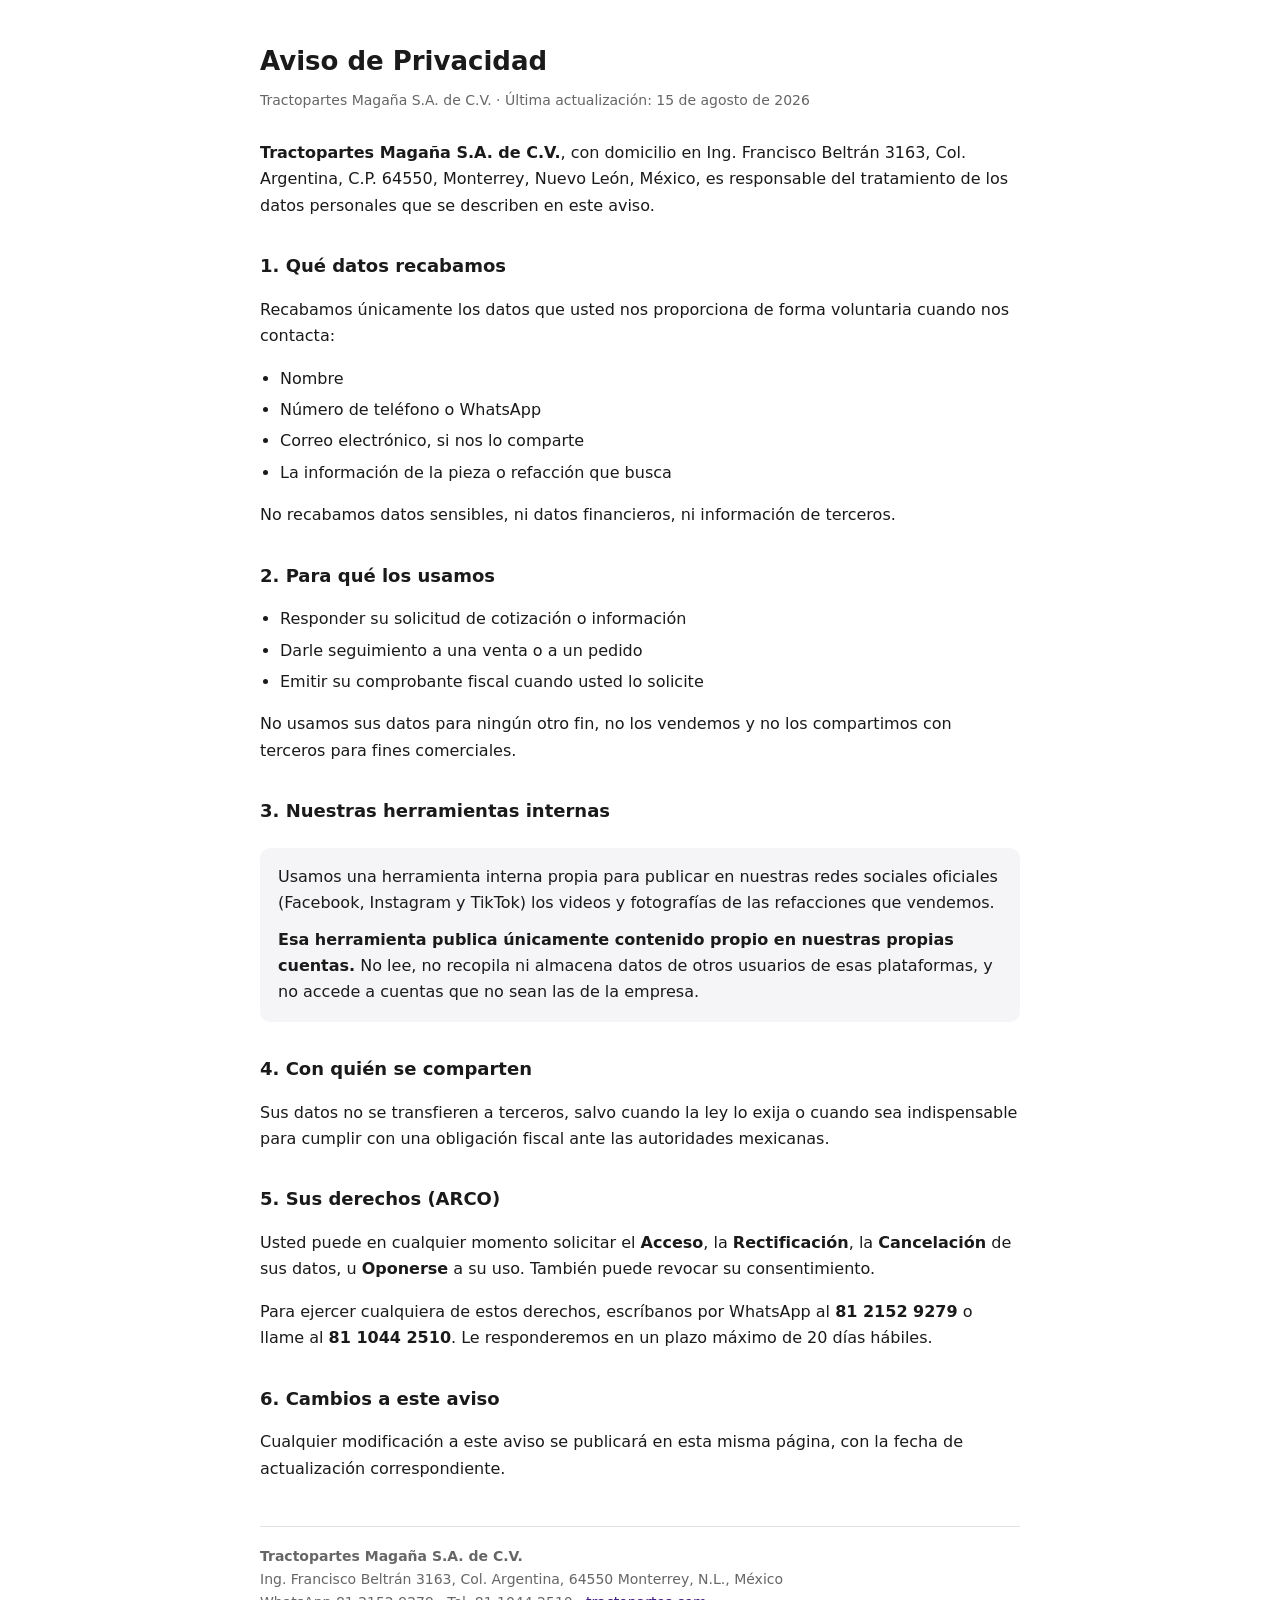
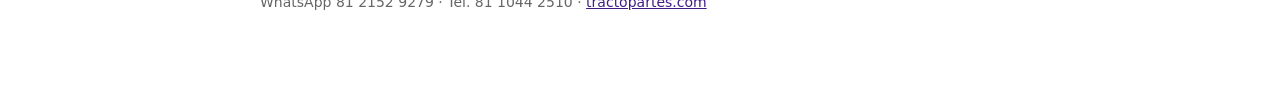
==== aviso-de-privacidad.html @ 70c1fecd "Aviso de privacidad y terminos de servicio publicos Los pide TikTok for Developers para la app de pu" ====
<!doctype html>
<html lang="es">
<head>
<meta charset="utf-8">
<meta name="viewport" content="width=device-width,initial-scale=1">
<title>Aviso de Privacidad — Tractopartes Magaña</title>
<style>
  body{font-family:system-ui,-apple-system,"Segoe UI",Roboto,sans-serif;line-height:1.65;
       color:#1a1a1a;background:#fff;max-width:760px;margin:0 auto;padding:40px 22px 80px}
  h1{font-size:26px;margin:0 0 6px} h2{font-size:18px;margin:32px 0 8px}
  .fecha{color:#666;font-size:14px;margin-bottom:28px}
  ul{padding-left:20px} li{margin:5px 0}
  .caja{background:#f5f5f7;border-radius:10px;padding:16px 18px;margin:22px 0}
  a{color:#401C86}
  footer{margin-top:44px;padding-top:18px;border-top:1px solid #e3e3e6;color:#666;font-size:14px}
</style>
</head>
<body>

<h1>Aviso de Privacidad</h1>
<div class="fecha">Tractopartes Magaña S.A. de C.V. · Última actualización: 15 de agosto de 2026</div>

<p><strong>Tractopartes Magaña S.A. de C.V.</strong>, con domicilio en Ing. Francisco Beltrán 3163,
Col. Argentina, C.P. 64550, Monterrey, Nuevo León, México, es responsable del tratamiento de los
datos personales que se describen en este aviso.</p>

<h2>1. Qué datos recabamos</h2>
<p>Recabamos únicamente los datos que usted nos proporciona de forma voluntaria cuando nos contacta:</p>
<ul>
  <li>Nombre</li>
  <li>Número de teléfono o WhatsApp</li>
  <li>Correo electrónico, si nos lo comparte</li>
  <li>La información de la pieza o refacción que busca</li>
</ul>
<p>No recabamos datos sensibles, ni datos financieros, ni información de terceros.</p>

<h2>2. Para qué los usamos</h2>
<ul>
  <li>Responder su solicitud de cotización o información</li>
  <li>Darle seguimiento a una venta o a un pedido</li>
  <li>Emitir su comprobante fiscal cuando usted lo solicite</li>
</ul>
<p>No usamos sus datos para ningún otro fin, no los vendemos y no los compartimos con terceros
para fines comerciales.</p>

<h2>3. Nuestras herramientas internas</h2>
<div class="caja">
  <p style="margin:0">Usamos una herramienta interna propia para publicar en nuestras redes
  sociales oficiales (Facebook, Instagram y TikTok) los videos y fotografías de las refacciones
  que vendemos.</p>
  <p style="margin:10px 0 0"><strong>Esa herramienta publica únicamente contenido propio en
  nuestras propias cuentas.</strong> No lee, no recopila ni almacena datos de otros usuarios de
  esas plataformas, y no accede a cuentas que no sean las de la empresa.</p>
</div>

<h2>4. Con quién se comparten</h2>
<p>Sus datos no se transfieren a terceros, salvo cuando la ley lo exija o cuando sea
indispensable para cumplir con una obligación fiscal ante las autoridades mexicanas.</p>

<h2>5. Sus derechos (ARCO)</h2>
<p>Usted puede en cualquier momento solicitar el <strong>Acceso</strong>, la
<strong>Rectificación</strong>, la <strong>Cancelación</strong> de sus datos, u
<strong>Oponerse</strong> a su uso. También puede revocar su consentimiento.</p>
<p>Para ejercer cualquiera de estos derechos, escríbanos por WhatsApp al
<strong>81 2152 9279</strong> o llame al <strong>81 1044 2510</strong>. Le responderemos en un
plazo máximo de 20 días hábiles.</p>

<h2>6. Cambios a este aviso</h2>
<p>Cualquier modificación a este aviso se publicará en esta misma página, con la fecha de
actualización correspondiente.</p>

<footer>
  <strong>Tractopartes Magaña S.A. de C.V.</strong><br>
  Ing. Francisco Beltrán 3163, Col. Argentina, 64550 Monterrey, N.L., México<br>
  WhatsApp 81 2152 9279 · Tel. 81 1044 2510 · <a href="https://tractopartes.com">tractopartes.com</a>
</footer>

</body>
</html>
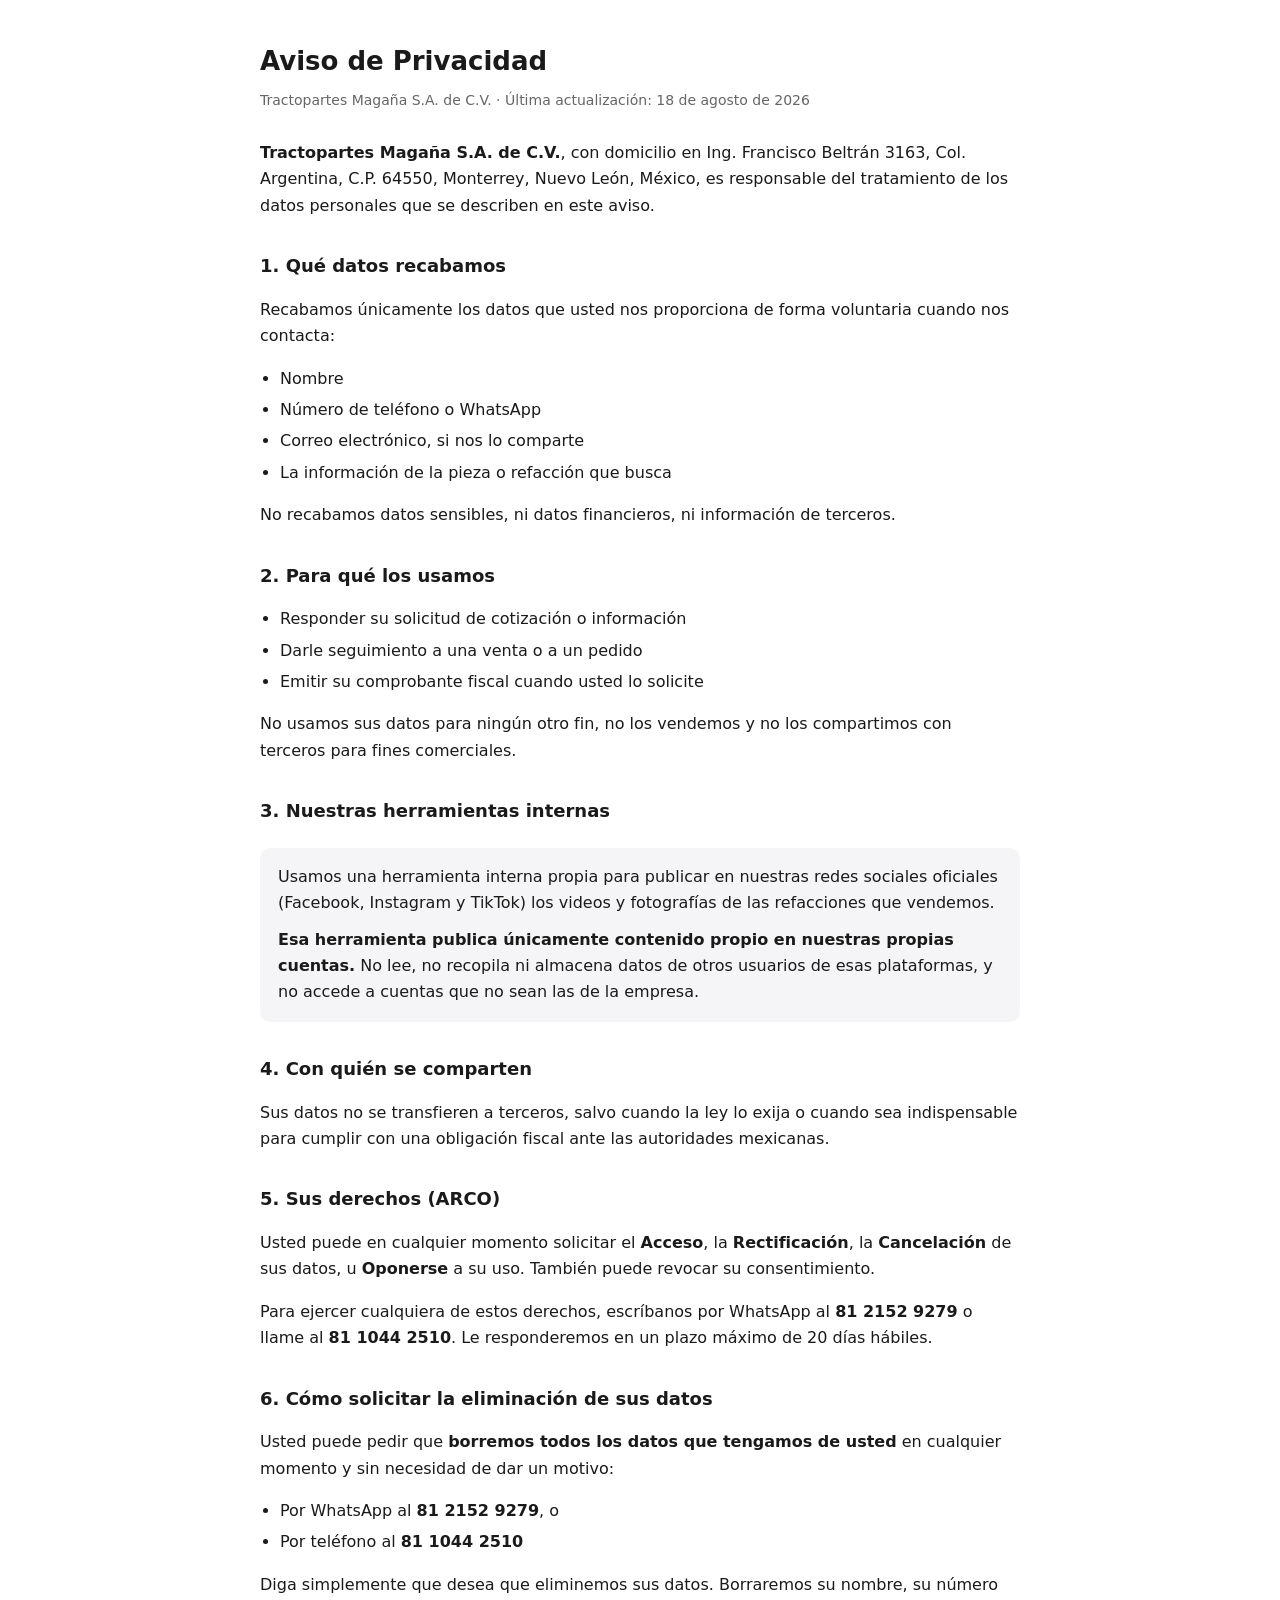
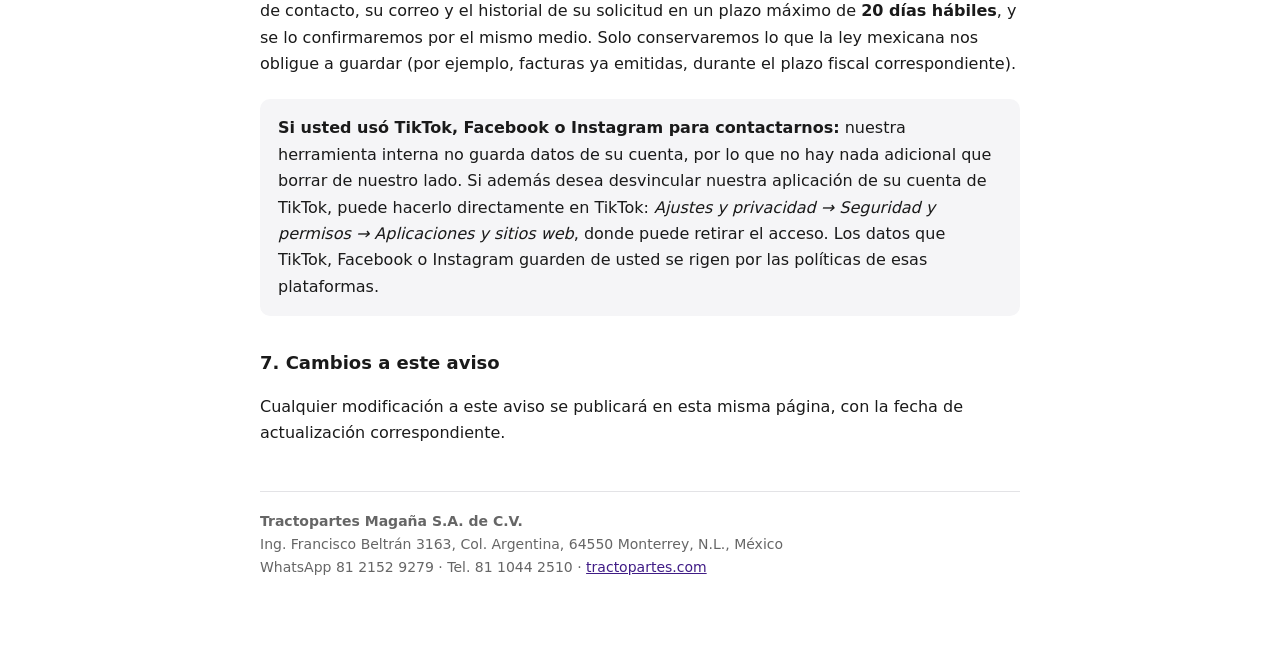
==== commit 73a4a803: "Aviso de privacidad: seccion de eliminacion de datos (la pide TikTok)" ====
--- a/aviso-de-privacidad.html
+++ b/aviso-de-privacidad.html
@@ -18,7 +18,7 @@
 <body>
 
 <h1>Aviso de Privacidad</h1>
-<div class="fecha">Tractopartes Magaña S.A. de C.V. · Última actualización: 15 de agosto de 2026</div>
+<div class="fecha">Tractopartes Magaña S.A. de C.V. · Última actualización: 18 de agosto de 2026</div>
 
 <p><strong>Tractopartes Magaña S.A. de C.V.</strong>, con domicilio en Ing. Francisco Beltrán 3163,
 Col. Argentina, C.P. 64550, Monterrey, Nuevo León, México, es responsable del tratamiento de los
@@ -65,7 +65,29 @@
 <strong>81 2152 9279</strong> o llame al <strong>81 1044 2510</strong>. Le responderemos en un
 plazo máximo de 20 días hábiles.</p>
 
-<h2>6. Cambios a este aviso</h2>
+<h2 id="borrado">6. Cómo solicitar la eliminación de sus datos</h2>
+<p>Usted puede pedir que <strong>borremos todos los datos que tengamos de usted</strong> en
+cualquier momento y sin necesidad de dar un motivo:</p>
+<ul>
+  <li>Por WhatsApp al <strong>81 2152 9279</strong>, o</li>
+  <li>Por teléfono al <strong>81 1044 2510</strong></li>
+</ul>
+<p>Diga simplemente que desea que eliminemos sus datos. Borraremos su nombre, su número de
+contacto, su correo y el historial de su solicitud en un plazo máximo de
+<strong>20 días hábiles</strong>, y se lo confirmaremos por el mismo medio. Solo conservaremos
+lo que la ley mexicana nos obligue a guardar (por ejemplo, facturas ya emitidas, durante el
+plazo fiscal correspondiente).</p>
+<div class="caja">
+  <p style="margin:0"><strong>Si usted usó TikTok, Facebook o Instagram para contactarnos:</strong>
+  nuestra herramienta interna no guarda datos de su cuenta, por lo que no hay nada adicional
+  que borrar de nuestro lado. Si además desea desvincular nuestra aplicación de su cuenta de
+  TikTok, puede hacerlo directamente en TikTok:
+  <em>Ajustes y privacidad → Seguridad y permisos → Aplicaciones y sitios web</em>, donde puede
+  retirar el acceso. Los datos que TikTok, Facebook o Instagram guarden de usted se rigen por
+  las políticas de esas plataformas.</p>
+</div>
+
+<h2>7. Cambios a este aviso</h2>
 <p>Cualquier modificación a este aviso se publicará en esta misma página, con la fecha de
 actualización correspondiente.</p>
 
